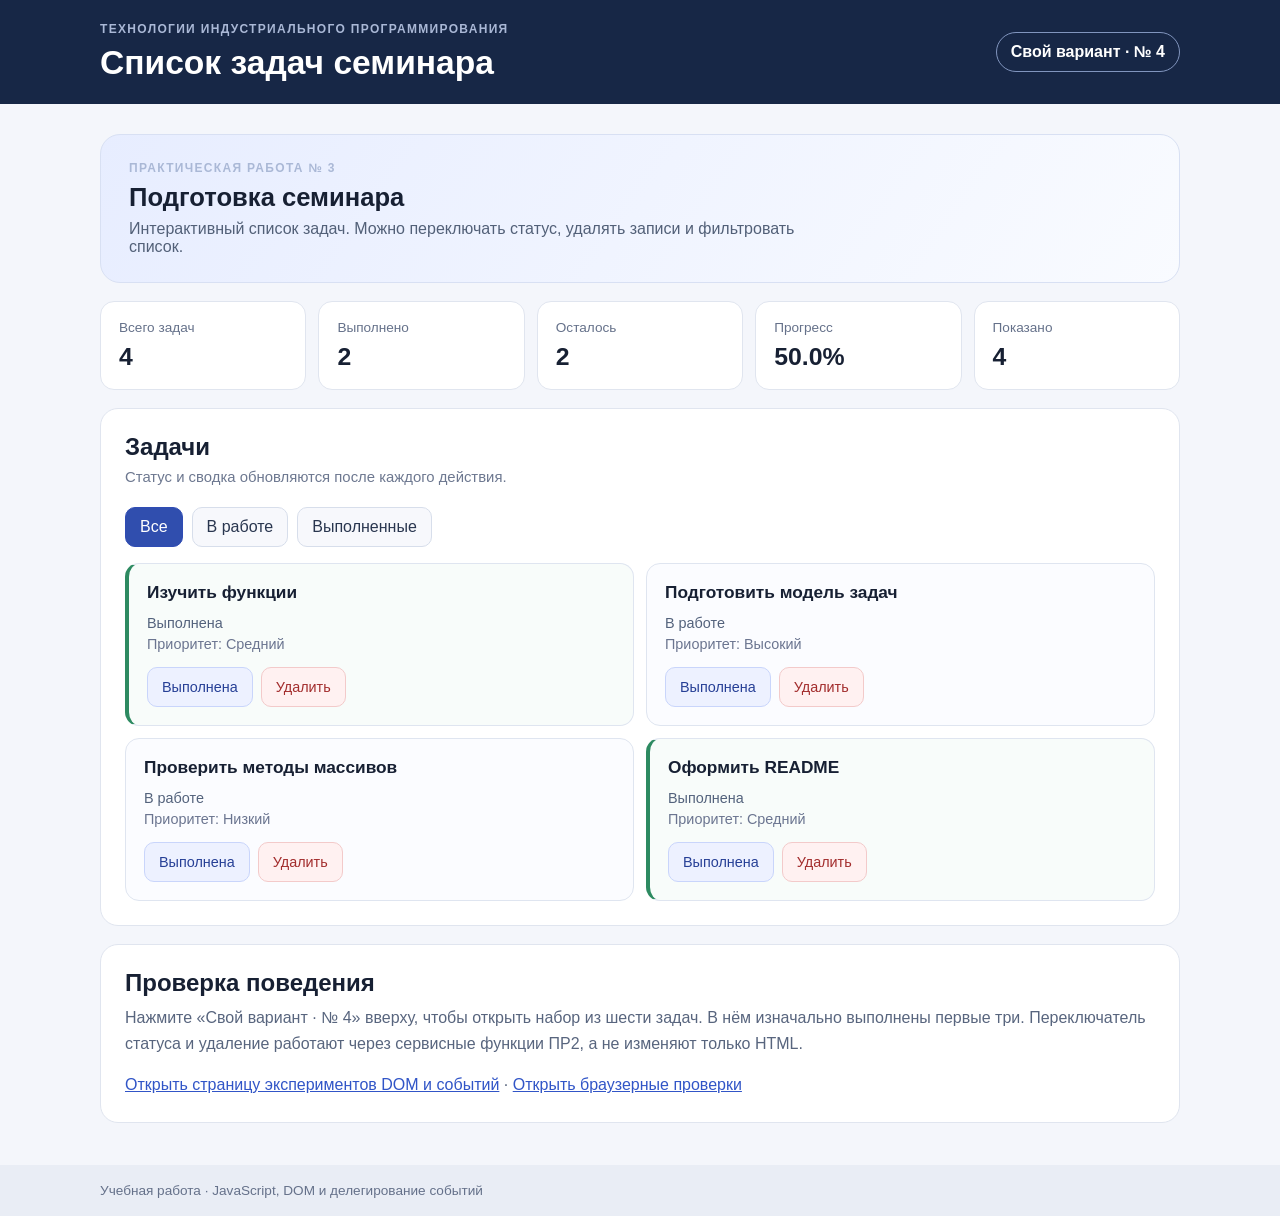
==== practice-03/index.html @ 3ec5e4e5 "Add practical works 1-3" ====
<!doctype html>
<html lang="ru">
<head>
  <meta charset="utf-8">
  <meta name="viewport" content="width=device-width, initial-scale=1">
  <title>Практическая работа № 3 — список задач</title>
  <link rel="stylesheet" href="./styles.css">
  <script type="module" src="./src/main.js"></script>
</head>
<body>
  <header class="site-header">
    <div class="container header-inner">
      <div>
        <p class="eyebrow">Технологии индустриального программирования</p>
        <h1>Список задач семинара</h1>
      </div>
      <a class="variant-link" href="?dataset=variant">Свой вариант · № 4</a>
    </div>
  </header>

  <main class="container page-content">
    <section class="intro" aria-labelledby="intro-title">
      <div>
        <p class="eyebrow">Практическая работа № 3</p>
        <h2 id="intro-title">Подготовка семинара</h2>
        <p>Интерактивный список задач. Можно переключать статус, удалять записи и фильтровать список.</p>
      </div>
    </section>

    <section class="summary-panel" id="task-summary" aria-label="Сводка по задачам">
      <div class="stat"><span>Всего задач</span><strong data-stat="total">0</strong></div>
      <div class="stat"><span>Выполнено</span><strong data-stat="completed">0</strong></div>
      <div class="stat"><span>Осталось</span><strong data-stat="pending">0</strong></div>
      <div class="stat"><span>Прогресс</span><strong data-stat="progress">0.0%</strong></div>
      <div class="stat"><span>Показано</span><strong data-stat="visible">0</strong></div>
    </section>

    <section class="list-panel" aria-labelledby="list-title">
      <div class="section-heading">
        <div>
          <h2 id="list-title">Задачи</h2>
          <p class="muted">Статус и сводка обновляются после каждого действия.</p>
        </div>
      </div>

      <div id="filter-controls" class="filter-controls" aria-label="Фильтр задач">
        <button type="button" class="filter-button is-active" data-filter="all" aria-pressed="true"><span>Все</span></button>
        <button type="button" class="filter-button" data-filter="pending" aria-pressed="false"><span>В работе</span></button>
        <button type="button" class="filter-button" data-filter="completed" aria-pressed="false"><span>Выполненные</span></button>
      </div>

      <p id="operation-message" class="operation-message" role="status" aria-live="polite"></p>
      <p id="empty-state" class="empty-state" hidden></p>
      <ul id="task-list" class="task-list" aria-label="Список задач"></ul>
    </section>

    <section class="help-panel">
      <h2>Проверка поведения</h2>
      <p>Нажмите «Свой вариант · № 4» вверху, чтобы открыть набор из шести задач. В нём изначально выполнены первые три. Переключатель статуса и удаление работают через сервисные функции ПР2, а не изменяют только HTML.</p>
      <p><a href="./examples/dom-events.html">Открыть страницу экспериментов DOM и событий</a> · <a href="./checks.html">Открыть браузерные проверки</a></p>
    </section>
  </main>

  <footer class="site-footer"><div class="container">Учебная работа · JavaScript, DOM и делегирование событий</div></footer>
</body>
</html>
---- practice-03/styles.css ----
:root {
  color-scheme: light;
  font-family: Inter, "Segoe UI", Arial, sans-serif;
  color: #172033;
  background: #f4f6fb;
  font-synthesis: none;
  text-rendering: optimizeLegibility;
}
* { box-sizing: border-box; }
body { margin: 0; min-width: 320px; }
a { color: #3155c7; }
a:hover { color: #203d9c; }
button { font: inherit; }
button:focus-visible, a:focus-visible { outline: 3px solid #f2ad37; outline-offset: 3px; }
.container { width: min(1080px, calc(100% - 36px)); margin: 0 auto; }
.site-header { background: #172746; color: #fff; padding: 22px 0; }
.header-inner { display: flex; align-items: center; justify-content: space-between; gap: 20px; }
.eyebrow { margin: 0 0 8px; color: #aab8d6; font-size: .75rem; font-weight: 700; letter-spacing: .11em; text-transform: uppercase; }
h1, h2, h3, p { margin-top: 0; }
h1 { margin-bottom: 0; font-size: clamp(1.5rem, 3vw, 2.1rem); }
h2 { margin-bottom: 8px; }
.variant-link { flex: 0 0 auto; padding: 10px 14px; border: 1px solid #8195be; border-radius: 999px; color: #fff; text-decoration: none; font-weight: 650; }
.variant-link:hover { color: #fff; background: #263d68; }
.page-content { padding-top: 30px; padding-bottom: 42px; }
.intro { padding: 26px 28px; margin-bottom: 18px; border-radius: 20px; background: linear-gradient(125deg, #e7edff, #f9fbff); border: 1px solid #d8e0f3; }
.intro h2 { font-size: 1.6rem; }
.intro p:last-child { max-width: 680px; margin-bottom: 0; color: #526078; }
.summary-panel { display: grid; grid-template-columns: repeat(5, minmax(0, 1fr)); gap: 12px; margin-bottom: 18px; }
.stat { padding: 18px; border-radius: 14px; border: 1px solid #e0e5ef; background: #fff; }
.stat span { display: block; margin-bottom: 8px; color: #65718a; font-size: .85rem; }
.stat strong { font-size: 1.55rem; font-variant-numeric: tabular-nums; }
.list-panel, .help-panel { padding: 24px; border-radius: 18px; border: 1px solid #e0e5ef; background: #fff; }
.list-panel { margin-bottom: 18px; }
.section-heading { display: flex; justify-content: space-between; align-items: start; gap: 16px; }
.muted { margin-bottom: 0; color: #6d7890; font-size: .93rem; }
.filter-controls { display: flex; flex-wrap: wrap; gap: 9px; margin: 22px 0 16px; }
.filter-button, .button { min-height: 40px; padding: 9px 14px; border: 1px solid #d7deeb; border-radius: 10px; background: #f7f8fc; color: #29364f; cursor: pointer; }
.filter-button.is-active { border-color: #2f4cb4; background: #304eae; color: #fff; }
.operation-message { color: #9a3412; font-size: .93rem; }
.operation-message:empty { display: none; }
.empty-state { padding: 16px; border-radius: 12px; background: #f4f6fb; color: #5a667f; }
.task-list { display: grid; grid-template-columns: repeat(2, minmax(0, 1fr)); gap: 12px; margin: 0; padding: 0; list-style: none; }
.task-card { padding: 18px; border: 1px solid #dfe5f0; border-radius: 14px; background: #fbfcff; min-width: 0; }
.task-card.is-completed { border-left: 4px solid #2d8a61; background: #f8fcfa; }
.task-title { margin-bottom: 12px; overflow-wrap: anywhere; font-size: 1.08rem; }
.task-status { margin-bottom: 5px; color: #53627c; font-size: .9rem; }
.task-priority { margin-bottom: 15px; color: #6b7590; font-size: .9rem; }
.task-actions { display: flex; flex-wrap: wrap; gap: 8px; }
.button { font-size: .9rem; }
.button-secondary { border-color: #c9d5fb; background: #edf1ff; color: #263f96; }
.button-danger { border-color: #f3caca; background: #fff1f1; color: #a32d2d; }
.help-panel p { color: #58657e; line-height: 1.6; }
.help-panel p:last-child { margin-bottom: 0; }
.site-footer { padding: 18px 0; background: #e9edf5; color: #65718a; font-size: .85rem; }
@media (max-width: 760px) { .summary-panel { grid-template-columns: repeat(2, minmax(0, 1fr)); } .task-list { grid-template-columns: 1fr; } .header-inner { align-items: start; flex-direction: column; } }
@media (max-width: 420px) { .container { width: min(100% - 24px, 1080px); } .list-panel, .help-panel { padding: 17px; } .summary-panel { gap: 8px; } .stat { padding: 13px; } .stat strong { font-size: 1.3rem; } }
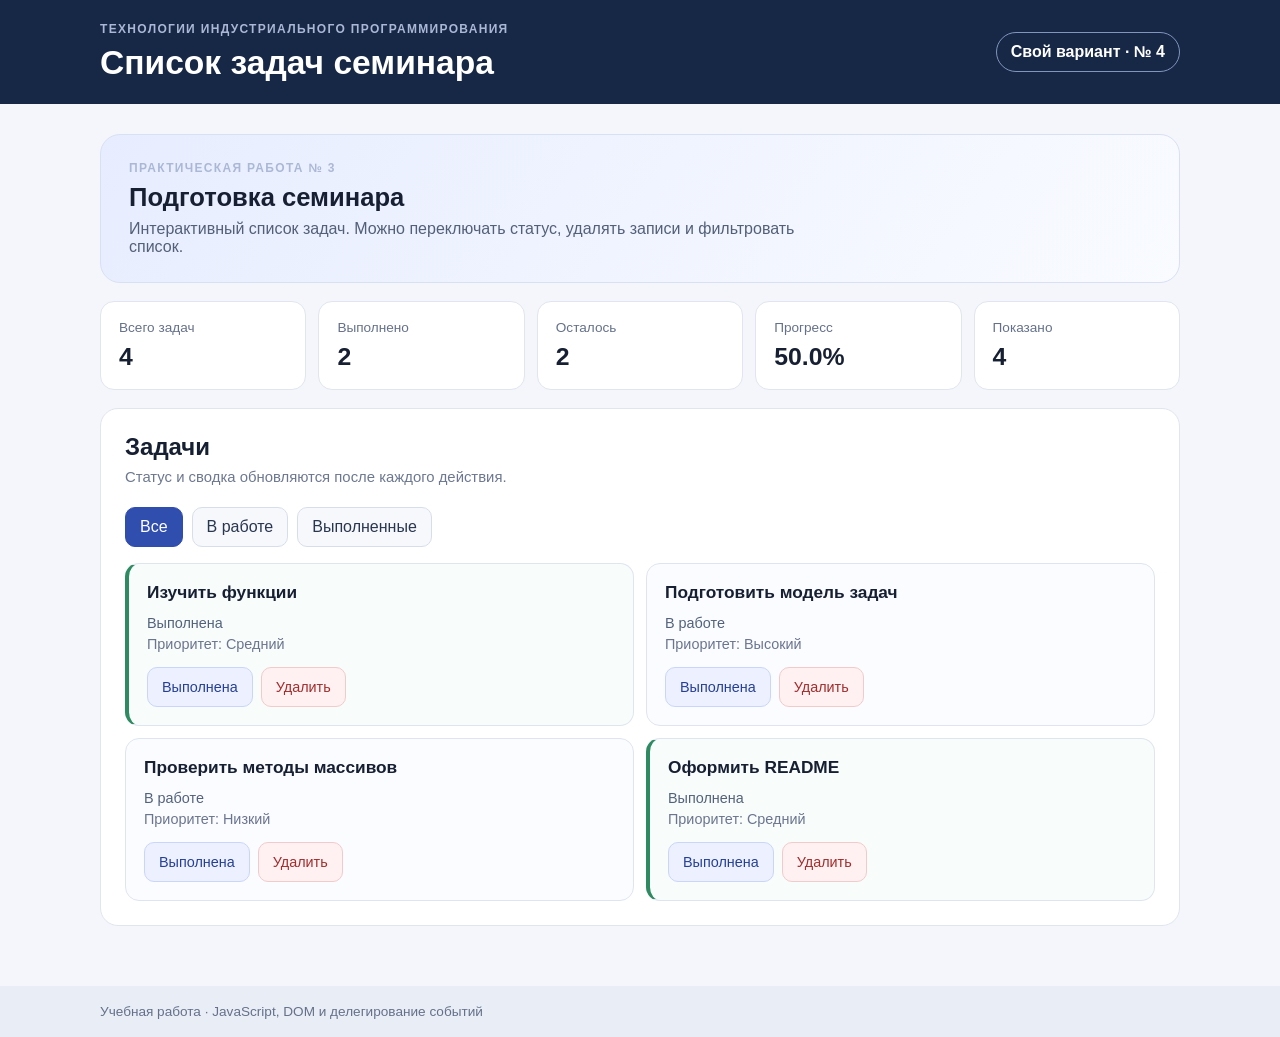
==== commit 323b7954: "Update index.html" ====
--- a/practice-03/index.html
+++ b/practice-03/index.html
@@ -54,11 +54,6 @@
       <ul id="task-list" class="task-list" aria-label="Список задач"></ul>
     </section>
 
-    <section class="help-panel">
-      <h2>Проверка поведения</h2>
-      <p>Нажмите «Свой вариант · № 4» вверху, чтобы открыть набор из шести задач. В нём изначально выполнены первые три. Переключатель статуса и удаление работают через сервисные функции ПР2, а не изменяют только HTML.</p>
-      <p><a href="./examples/dom-events.html">Открыть страницу экспериментов DOM и событий</a> · <a href="./checks.html">Открыть браузерные проверки</a></p>
-    </section>
   </main>
 
   <footer class="site-footer"><div class="container">Учебная работа · JavaScript, DOM и делегирование событий</div></footer>
